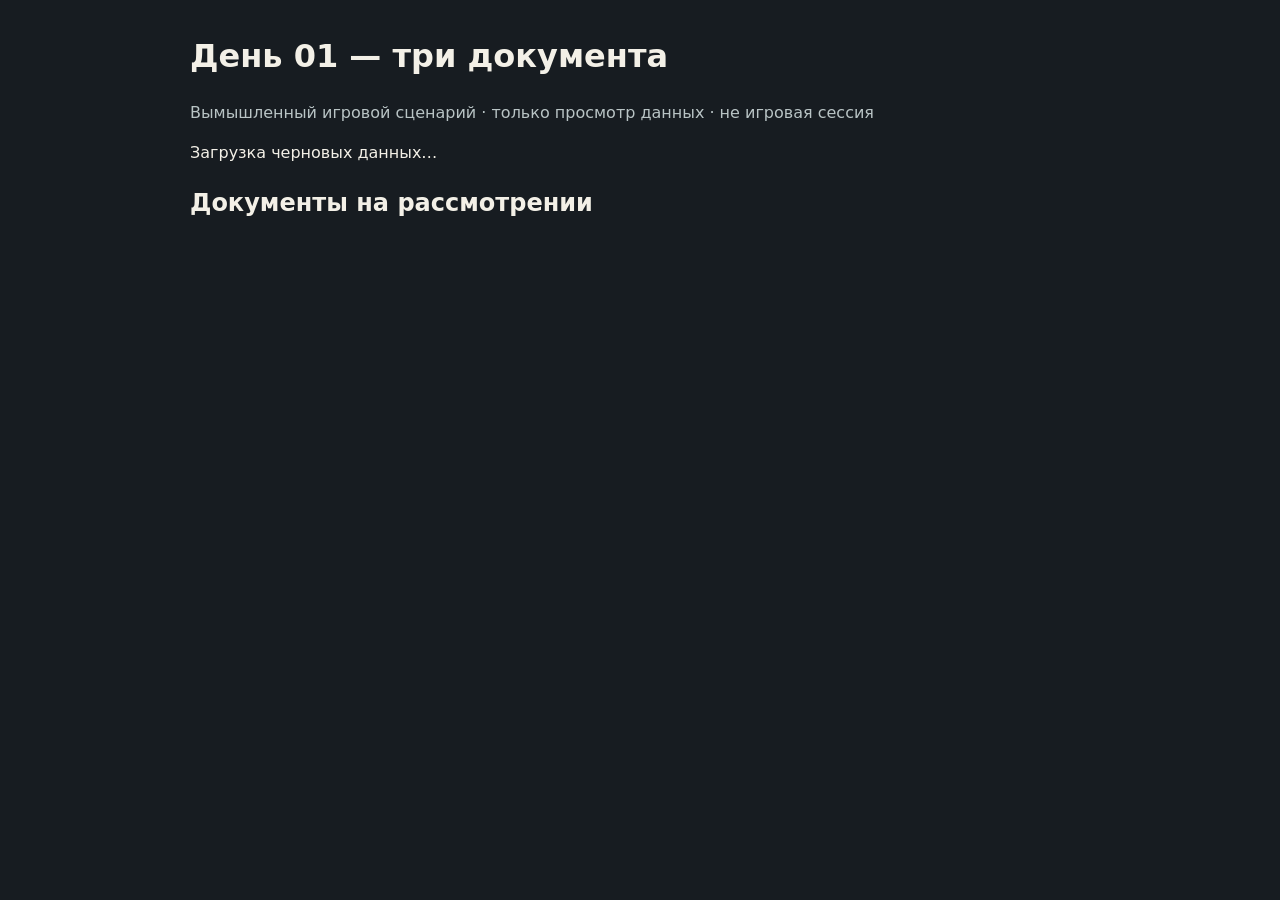
==== prototypes/ui-day-one/day01-preview.html @ 88f2acfb "feat(ui): add read-only canonical Day01 preview (#5)" ====
<!doctype html>
<html lang="ru">
<head>
  <meta charset="utf-8">
  <meta name="viewport" content="width=device-width, initial-scale=1">
  <title>День 01 — просмотр заявок (черновик)</title>
  <style>
    :root { color-scheme: dark; font: 16px/1.5 system-ui, sans-serif; background: #171c21; color: #f3f0e7; }
    body { max-width: 900px; margin: 2rem auto; padding: 0 1rem; }
    .muted { color: #b9c4c5; }
    .notice { border: 2px solid #d5aa6b; padding: 1rem; border-radius: .5rem; margin: 1.5rem 0; }
    .notice h2 { margin-top: 0; }
    .documents { display: grid; gap: 1rem; }
    .document { border: 1px solid #73858c; padding: 1rem; border-radius: .5rem; background: #253039; }
    .document h3 { margin: 0 0 .5rem; }
    .document p { margin: .25rem 0; }
  </style>
  <script defer src="./day01-read-model.cjs"></script>
  <script defer src="./day01-preview.js"></script>
</head>
<body>
  <header>
    <h1>День 01 — три документа</h1>
    <p class="muted">Вымышленный игровой сценарий · только просмотр данных · не игровая сессия</p>
    <p id="day01-summary" aria-live="polite">Загрузка черновых данных…</p>
  </header>
  <main>
    <section id="day01-conflicts" aria-label="Конфликты заявок" aria-live="polite"></section>
    <section aria-labelledby="day01-documents-heading">
      <h2 id="day01-documents-heading">Документы на рассмотрении</h2>
      <div id="day01-documents" class="documents"></div>
    </section>
  </main>
</body>
</html>
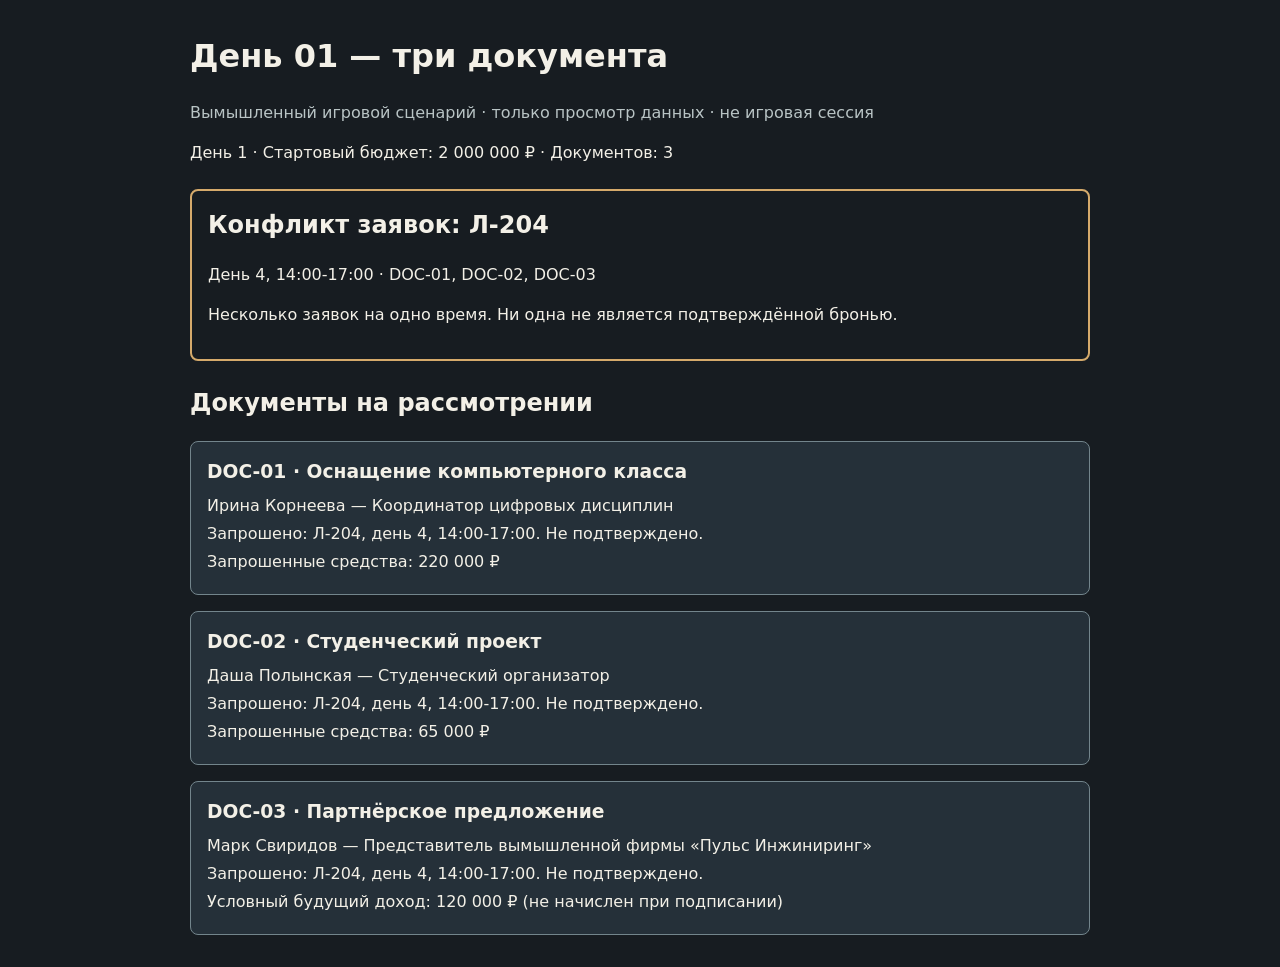
==== commit ba63888c: "fix(ui): keyboard skip navigation and mobile-readable Day01 preview (#5)" ====
--- a/prototypes/ui-day-one/day01-preview.html
+++ b/prototypes/ui-day-one/day01-preview.html
@@ -7,18 +7,25 @@
   <style>
     :root { color-scheme: dark; font: 16px/1.5 system-ui, sans-serif; background: #171c21; color: #f3f0e7; }
     body { max-width: 900px; margin: 2rem auto; padding: 0 1rem; }
+    .skip-link { position: absolute; left: 1rem; top: -5rem; padding: .65rem 1rem; background: #f3f0e7; color: #171c21; z-index: 10; }
+    .skip-link:focus-visible { top: .5rem; }
+    :focus-visible { outline: 3px solid #f2c77f; outline-offset: 4px; }
+    #day01-documents-heading { scroll-margin-top: 1rem; }
     .muted { color: #b9c4c5; }
     .notice { border: 2px solid #d5aa6b; padding: 1rem; border-radius: .5rem; margin: 1.5rem 0; }
     .notice h2 { margin-top: 0; }
     .documents { display: grid; gap: 1rem; }
     .document { border: 1px solid #73858c; padding: 1rem; border-radius: .5rem; background: #253039; }
     .document h3 { margin: 0 0 .5rem; }
-    .document p { margin: .25rem 0; }
+    .document p { margin: .25rem 0; overflow-wrap: anywhere; }
+    @media (max-width: 480px) { body { margin: 1rem auto; } .notice, .document { padding: .75rem; } }
+    @media (prefers-reduced-motion: reduce) { *, *::before, *::after { scroll-behavior: auto !important; } }
   </style>
   <script defer src="./day01-read-model.cjs"></script>
   <script defer src="./day01-preview.js"></script>
 </head>
 <body>
+  <a class="skip-link" href="#day01-documents-heading">Перейти к документам</a>
   <header>
     <h1>День 01 — три документа</h1>
     <p class="muted">Вымышленный игровой сценарий · только просмотр данных · не игровая сессия</p>
@@ -27,7 +34,7 @@
   <main>
     <section id="day01-conflicts" aria-label="Конфликты заявок" aria-live="polite"></section>
     <section aria-labelledby="day01-documents-heading">
-      <h2 id="day01-documents-heading">Документы на рассмотрении</h2>
+      <h2 id="day01-documents-heading" tabindex="-1">Документы на рассмотрении</h2>
       <div id="day01-documents" class="documents"></div>
     </section>
   </main>
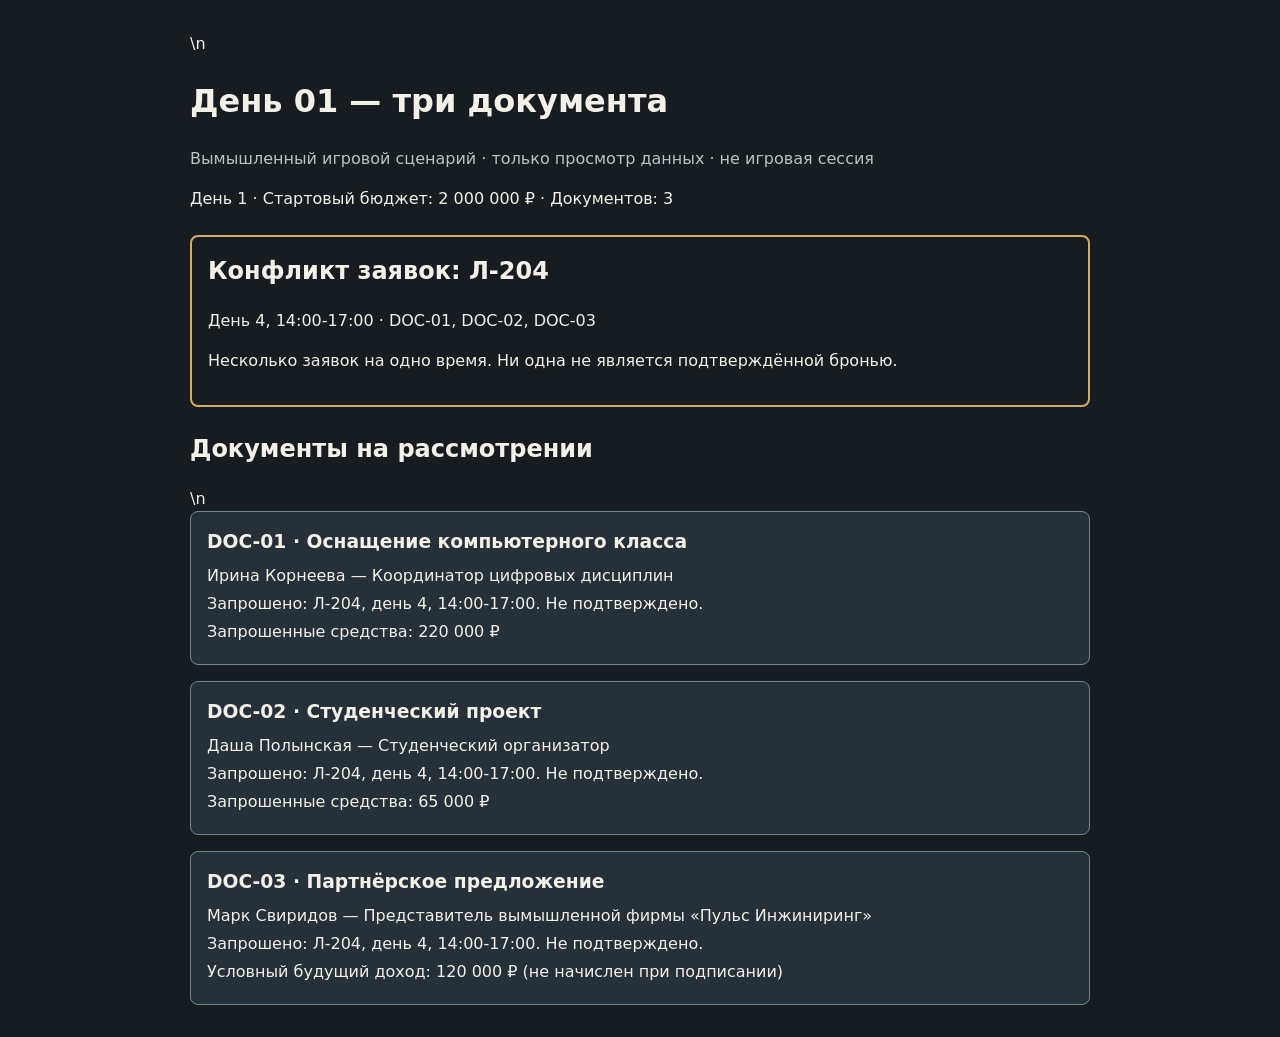
==== commit bd1222c1: "feat(ui): expose accessible document queue in Day01 preview (#5)" ====
--- a/prototypes/ui-day-one/day01-preview.html
+++ b/prototypes/ui-day-one/day01-preview.html
@@ -14,7 +14,7 @@
     .muted { color: #b9c4c5; }
     .notice { border: 2px solid #d5aa6b; padding: 1rem; border-radius: .5rem; margin: 1.5rem 0; }
     .notice h2 { margin-top: 0; }
-    .documents { display: grid; gap: 1rem; }
+    .documents { display: grid; gap: 1rem; }\n    .document[hidden] { display: none; }\n    .queue { display: flex; flex-wrap: wrap; gap: .75rem; margin: 1rem 0; }\n    .queue button { font: inherit; padding: .65rem .9rem; border: 1px solid #d5aa6b; border-radius: .4rem; background: #253039; color: inherit; cursor: pointer; }\n    .queue button[aria-pressed="true"] { background: #d5aa6b; color: #171c21; font-weight: 700; }
     .document { border: 1px solid #73858c; padding: 1rem; border-radius: .5rem; background: #253039; }
     .document h3 { margin: 0 0 .5rem; }
     .document p { margin: .25rem 0; overflow-wrap: anywhere; }
@@ -22,7 +22,7 @@
     @media (prefers-reduced-motion: reduce) { *, *::before, *::after { scroll-behavior: auto !important; } }
   </style>
   <script defer src="./day01-read-model.cjs"></script>
-  <script defer src="./day01-preview.js"></script>
+  <script defer src="./day01-selection-gateway.cjs"></script>\n  <script defer src="./day01-preview.js"></script>
 </head>
 <body>
   <a class="skip-link" href="#day01-documents-heading">Перейти к документам</a>
@@ -30,12 +30,13 @@
     <h1>День 01 — три документа</h1>
     <p class="muted">Вымышленный игровой сценарий · только просмотр данных · не игровая сессия</p>
     <p id="day01-summary" aria-live="polite">Загрузка черновых данных…</p>
+    <noscript><p class="notice" role="status">Для просмотра документов включите JavaScript в браузере. Это локальный черновик без передачи данных на сервер.</p></noscript>
   </header>
   <main>
     <section id="day01-conflicts" aria-label="Конфликты заявок" aria-live="polite"></section>
     <section aria-labelledby="day01-documents-heading">
       <h2 id="day01-documents-heading" tabindex="-1">Документы на рассмотрении</h2>
-      <div id="day01-documents" class="documents"></div>
+      <nav id="day01-queue" class="queue" aria-label="Очередь документов"></nav>\n      <div id="day01-documents" class="documents" aria-busy="true"></div>
     </section>
   </main>
 </body>
